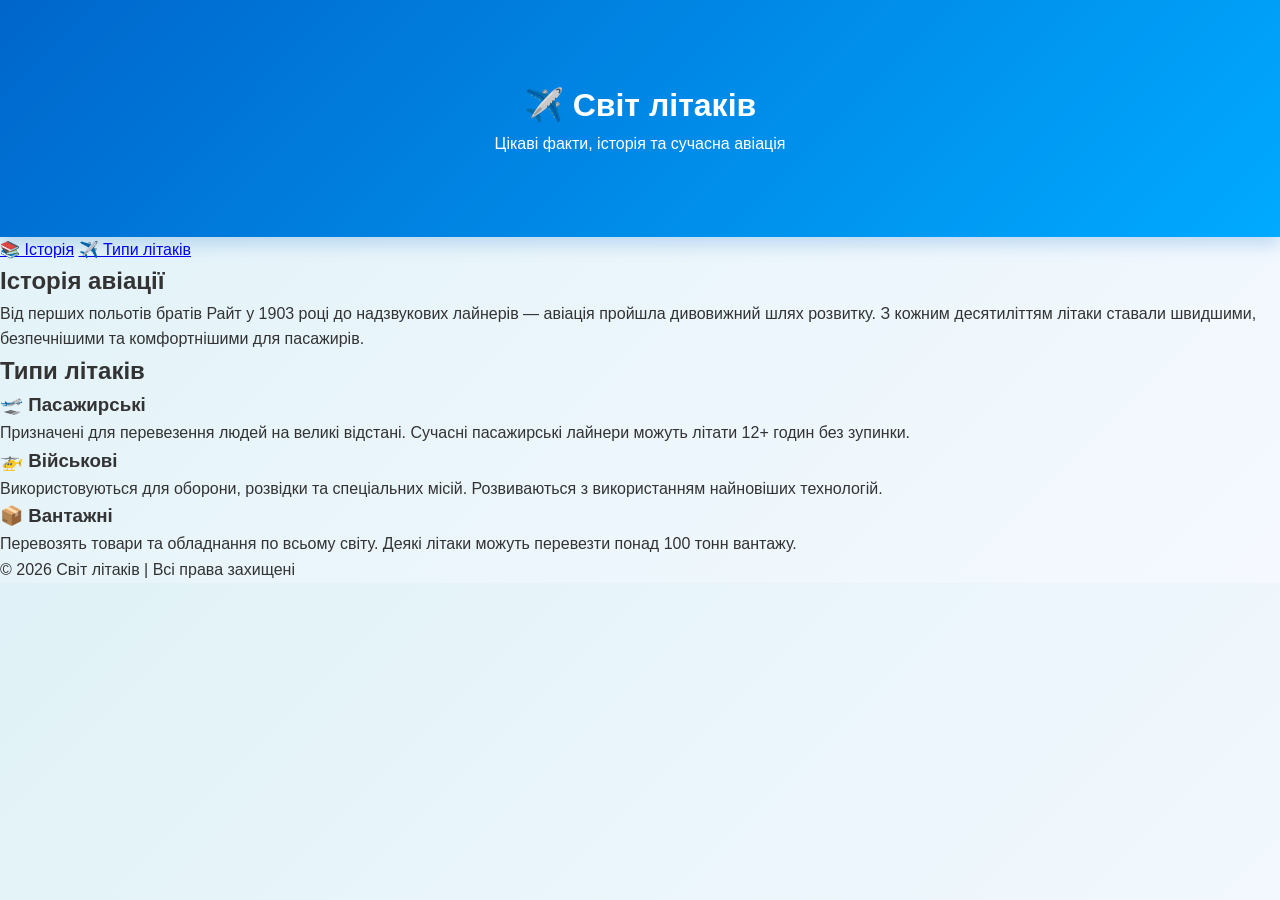
==== test/index.html @ b6eb1627 "Remove facts section from the page" ====
<!DOCTYPE html>
<html lang="uk">
<head>
    <meta charset="UTF-8">
    <meta name="viewport" content="width=device-width, initial-scale=1.0">
    <title>Світ літаків - Авіація & Факти</title>

    <style>
        * {
            margin: 0;
            padding: 0;
            box-sizing: border-box;
        }

        body {
            font-family: 'Segoe UI', Tahoma, Geneva, Verdana, sans-serif;
            background: linear-gradient(135deg, #e0f2f7 0%, #f5f9ff 100%);
            color: #333;
            line-height: 1.6;
        }

        header {
            background: linear-gradient(135deg, #0066cc 0%, #00aaff 100%);
            color: white;
            text-align: center;
            padding: 80px 20px;
            position: relative;
            overflow: hidden;
            box-shadow: 0 8px 16px rgba(0,102,204,0.2);
        }

        header::before {
            content: '';
            position: absolute;
            top: 0;
            left: 0;
            right: 0;
            bottom: 0;
            background: url('data:image/svg+xml,<svg xmlns="http://www.w3.org/2000/svg" viewBox="0 0 100 100"><circle cx="20" cy="20" r="3" fill="rgba(255,255,255,0.1)"/><circle cx="80" cy="30" r="4" [...]
            opacity: 0.5;
        }

        header h1 {
            font-size: 3em;
            margin-bottom: 10px;
            position: relative;
            z-index: 1;
            text-shadow: 2px 2px 4px rgba(0,0,0,0.2);
        }

        header p {
            font-size: 1.3em;
            position: relative;
            z-index: 1;
            opacity: 0.95;
        }

        nav {
            background-color: #003366;
            padding: 15px;
            text-align: center;
            box-shadow: 0 4px 6px rgba(0,0,0,0.1);
            position: sticky;
            top: 0;
            z-index: 100;
        }

        nav a {
            color: white;
            text-decoration: none;
            margin: 0 25px;
            font-weight: 600;
            font-size: 1.1em;
            transition: all 0.3s ease;
            display: inline-block;
            padding: 8px 15px;
            border-radius: 5px;
        }

        nav a:hover {
            background-color: rgba(255,255,255,0.2);
            transform: translateY(-2px);
        }

        section {
            max-width: 1100px;
            margin: 50px auto;
            padding: 40px 20px;
        }

        section h2 {
            font-size: 2.5em;
            color: #0066cc;
            margin-bottom: 30px;
            text-align: center;
            position: relative;
            padding-bottom: 15px;
        }

        section h2::after {
            content: '';
            position: absolute;
            bottom: 0;
            left: 50%;
            transform: translateX(-50%);
            width: 60px;
            height: 4px;
            background: linear-gradient(90deg, #0066cc, #00aaff);
            border-radius: 2px;
        }

        .card-container {
            display: grid;
            grid-template-columns: repeat(auto-fit, minmax(280px, 1fr));
            gap: 25px;
            margin-top: 35px;
        }

        .card {
            background: white;
            border-radius: 15px;
            padding: 30px;
            box-shadow: 0 5px 15px rgba(0,102,204,0.1);
            transition: all 0.3s cubic-bezier(0.4, 0, 0.2, 1);
            border-left: 5px solid #0066cc;
        }

        .card:hover {
            transform: translateY(-10px);
            box-shadow: 0 15px 30px rgba(0,102,204,0.2);
        }

        .card h3 {
            color: #0066cc;
            font-size: 1.6em;
            margin-bottom: 12px;
        }

        .card p {
            color: #666;
            font-size: 1em;
            line-height: 1.8;
        }

        #history {
            background: white;
            border-radius: 15px;
            box-shadow: 0 5px 15px rgba(0,0,0,0.05);
        }

        #history p {
            font-size: 1.1em;
            color: #555;
            text-align: center;
            max-width: 800px;
            margin: 0 auto;
            line-height: 1.8;
        }

        #facts {
            background: white;
            border-radius: 15px;
            box-shadow: 0 5px 15px rgba(0,0,0,0.05);
        }

        #facts ul {
            list-style: none;
            max-width: 800px;
            margin: 0 auto;
        }

        #facts li {
            padding: 15px 20px;
            margin: 12px 0;
            background: #f8f9fa;
            border-left: 4px solid #00aaff;
            border-radius: 8px;
            transition: all 0.3s ease;
            font-size: 1.05em;
            color: #333;
        }

        #facts li:hover {
            background: #e8f4ff;
            transform: translateX(8px);
        }

        #facts li::before {
            content: '✈️ ';
            margin-right: 8px;
            font-weight: bold;
        }

        footer {
            background: linear-gradient(135deg, #003366 0%, #004d99 100%);
            color: white;
            text-align: center;
            padding: 30px 20px;
            margin-top: 50px;
            box-shadow: 0 -4px 6px rgba(0,0,0,0.1);
        }

        footer p {
            font-size: 1em;
            opacity: 0.9;
        }

        /* Адаптивність */
        @media (max-width: 768px) {
            header h1 {
                font-size: 2em;
            }

            header p {
                font-size: 1.1em;
            }

            nav a {
                display: block;
                margin: 8px 0;
                padding: 10px;
            }

            section {
                padding: 25px 15px;
                margin: 30px auto;
            }

            section h2 {
                font-size: 2em;
            }

            .card-container {
                grid-template-columns: 1fr;
            }
        }

        /* Анімація при завантаженні */
        @keyframes slideInUp {
            from {
                opacity: 0;
                transform: translateY(30px);
            }
            to {
                opacity: 1;
                transform: translateY(0);
            }
        }

        section {
            animation: slideInUp 0.6s ease-out;
        }
    </style>
</head>
<body>

<header>
    <h1>✈️ Світ літаків</h1>
    <p>Цікаві факти, історія та сучасна авіація</p>
</header>

<nav>
    <a href="#history">📚 Історія</a>
    <a href="#types">✈️ Типи літаків</a>
</nav>

<section id="history">
    <h2>Історія авіації</h2>
    <p>
        Від перших польотів братів Райт у 1903 році до надзвукових лайнерів —
        авіація пройшла дивовижний шлях розвитку. З кожним десятиліттям літаки 
        ставали швидшими, безпечнішими та комфортнішими для пасажирів.
    </p>
</section>

<section id="types">
    <h2>Типи літаків</h2>

    <div class="card-container">
        <div class="card">
            <h3>🛫 Пасажирські</h3>
            <p>Призначені для перевезення людей на великі відстані. Сучасні пасажирські лайнери можуть літати 12+ годин без зупинки.</p>
        </div>

        <div class="card">
            <h3>🚁 Військові</h3>
            <p>Використовуються для оборони, розвідки та спеціальних місій. Розвиваються з використанням найновіших технологій.</p>
        </div>

        <div class="card">
            <h3>📦 Вантажні</h3>
            <p>Перевозять товари та обладнання по всьому світу. Деякі літаки можуть перевезти понад 100 тонн вантажу.</p>
        </div>
    </div>
</section>

<footer>
    <p>© 2026 Світ літаків | Всі права захищені</p>
</footer>

</body>
</html>
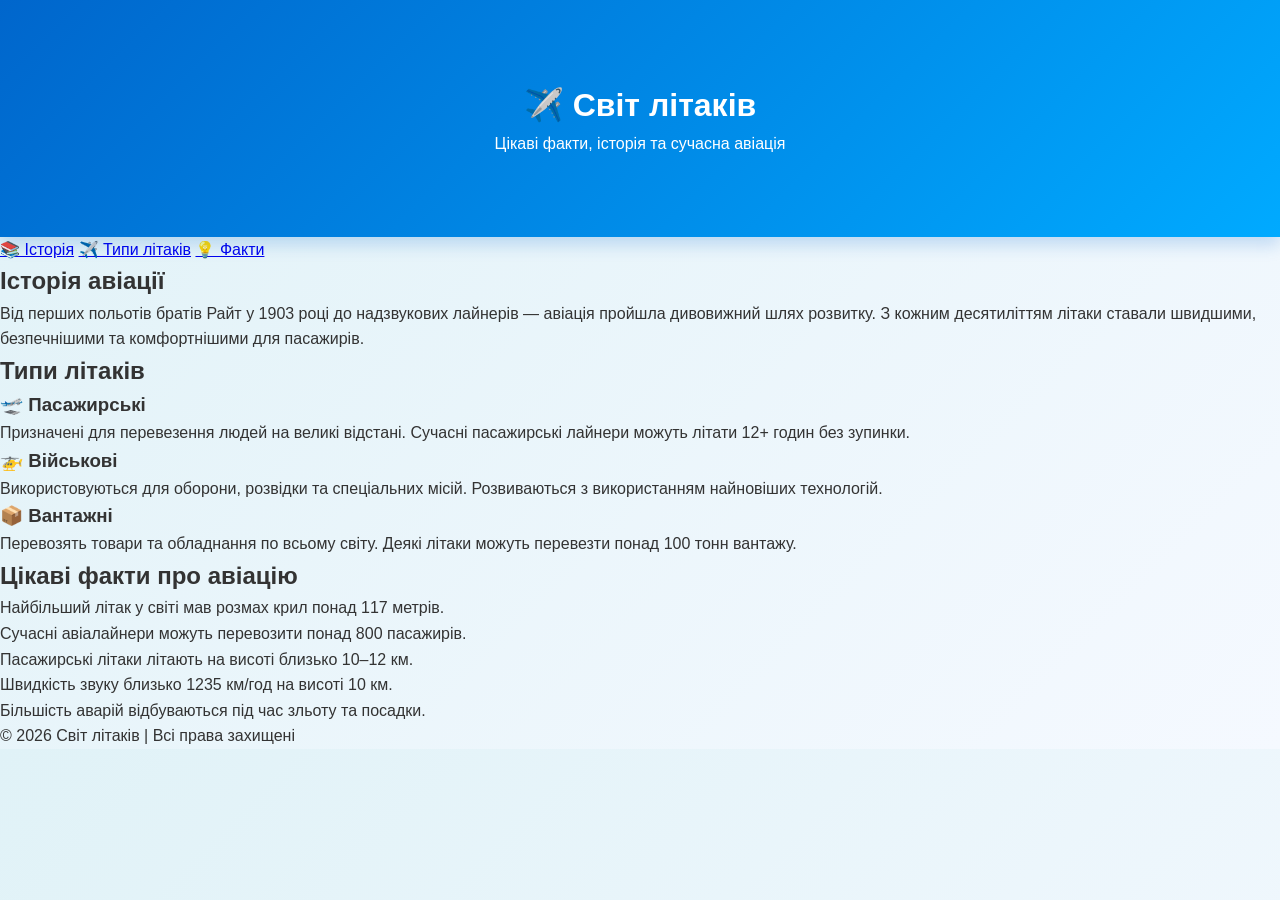
==== commit 5c077400: "Restore facts section" ====
--- a/test/index.html
+++ b/test/index.html
@@ -262,6 +262,7 @@
 <nav>
     <a href="#history">📚 Історія</a>
     <a href="#types">✈️ Типи літаків</a>
+    <a href="#facts">💡 Факти</a>
 </nav>
 
 <section id="history">
@@ -294,6 +295,17 @@
     </div>
 </section>
 
+<section id="facts">
+    <h2>Цікаві факти про авіацію</h2>
+    <ul>
+        <li>Найбільший літак у світі мав розмах крил понад 117 метрів.</li>
+        <li>Сучасні авіалайнери можуть перевозити понад 800 пасажирів.</li>
+        <li>Пасажирські літаки літають на висоті близько 10–12 км.</li>
+        <li>Швидкість звуку близько 1235 км/год на висоті 10 км.</li>
+        <li>Більшість аварій відбуваються під час зльоту та посадки.</li>
+    </ul>
+</section>
+
 <footer>
     <p>© 2026 Світ літаків | Всі права захищені</p>
 </footer>
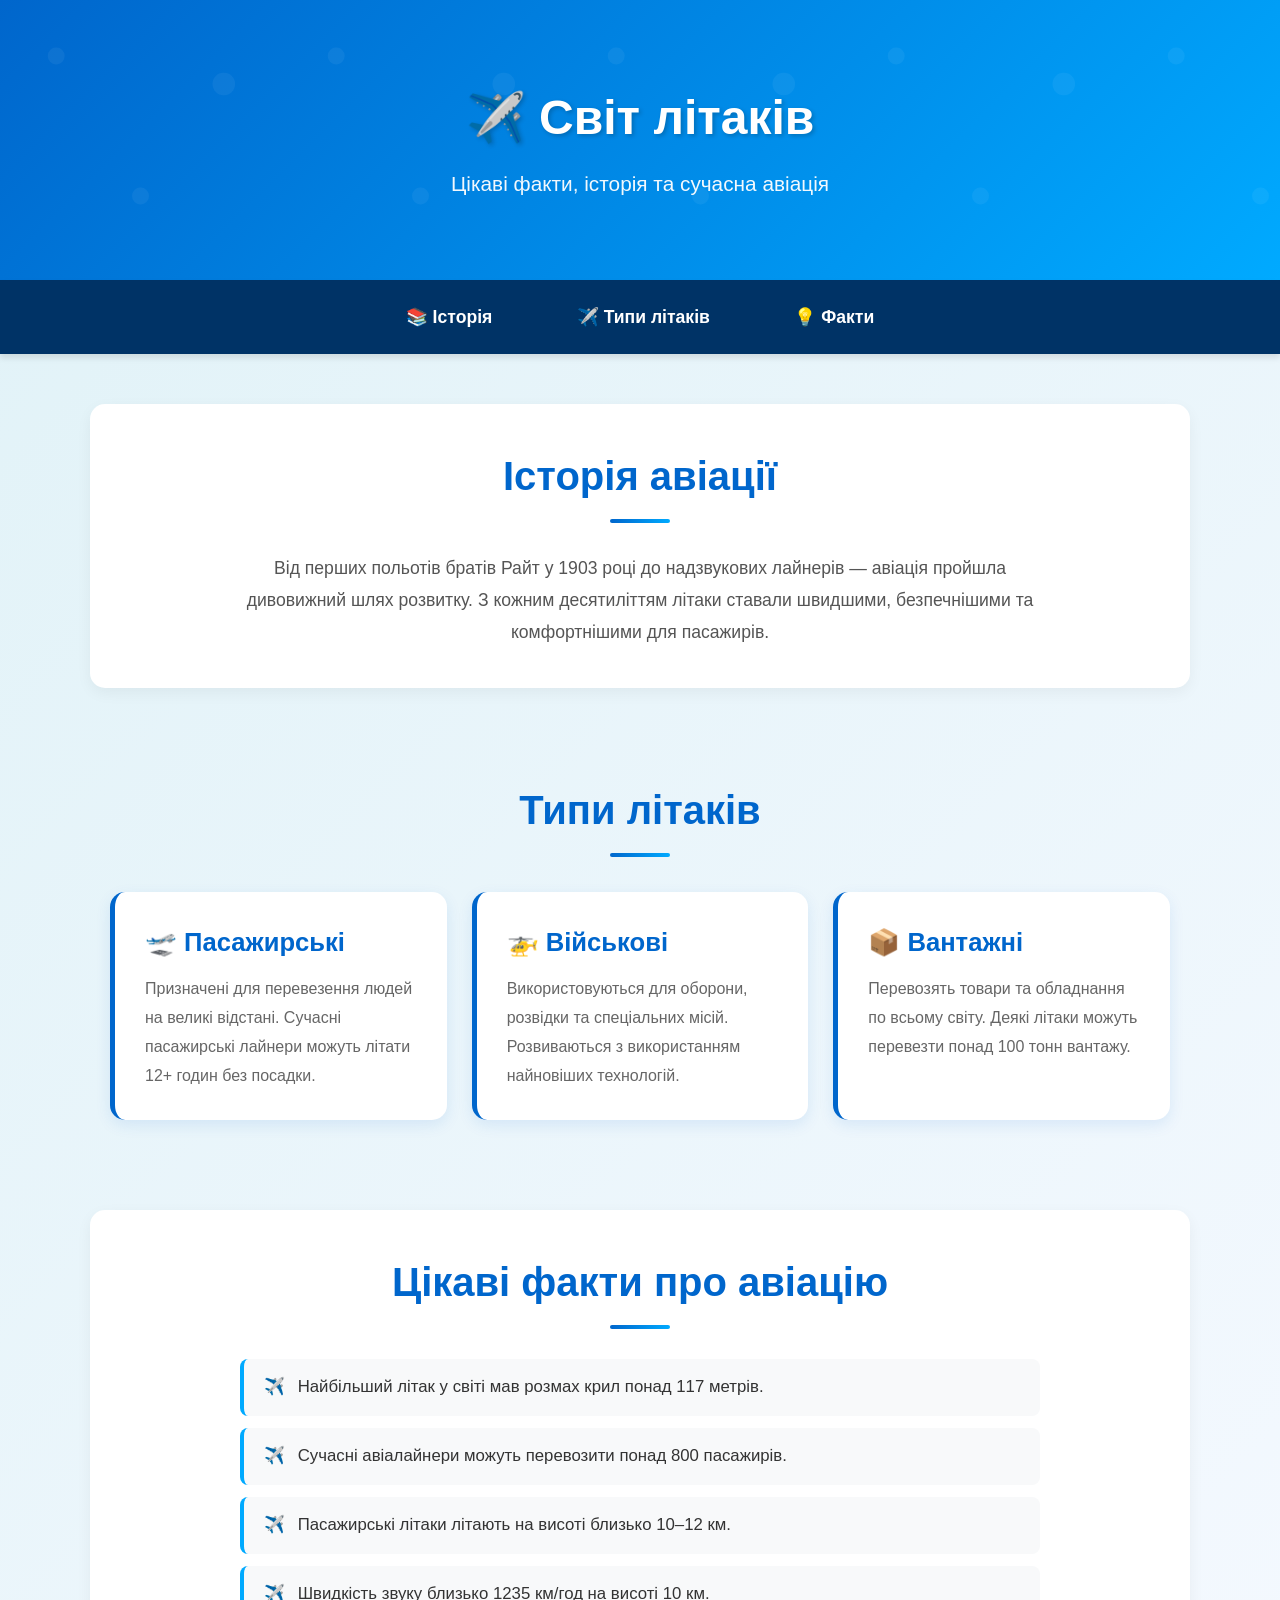
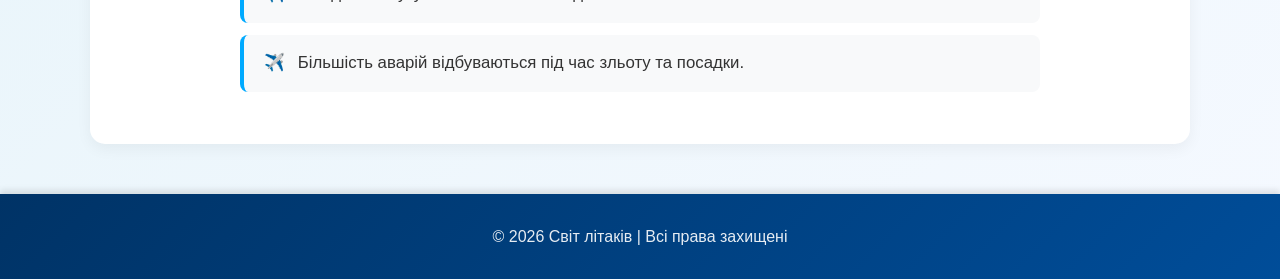
==== commit 78b3f3b2: "Fix SVG background and update passenger description" ====
--- a/test/index.html
+++ b/test/index.html
@@ -36,7 +36,7 @@
             left: 0;
             right: 0;
             bottom: 0;
-            background: url('data:image/svg+xml,<svg xmlns="http://www.w3.org/2000/svg" viewBox="0 0 100 100"><circle cx="20" cy="20" r="3" fill="rgba(255,255,255,0.1)"/><circle cx="80" cy="30" r="4" [...]
+            background: url('data:image/svg+xml,<svg xmlns="http://www.w3.org/2000/svg" viewBox="0 0 100 100"><circle cx="20" cy="20" r="3" fill="rgba(255,255,255,0.1)"/><circle cx="80" cy="30" r="4" fill="rgba(255,255,255,0.1)"/><circle cx="50" cy="70" r="3" fill="rgba(255,255,255,0.1)"/></svg>') repeat;
             opacity: 0.5;
         }
 
@@ -280,7 +280,7 @@
     <div class="card-container">
         <div class="card">
             <h3>🛫 Пасажирські</h3>
-            <p>Призначені для перевезення людей на великі відстані. Сучасні пасажирські лайнери можуть літати 12+ годин без зупинки.</p>
+            <p>Призначені для перевезення людей на великі відстані. Сучасні пасажирські лайнери можуть літати 12+ годин без посадки.</p>
         </div>
 
         <div class="card">
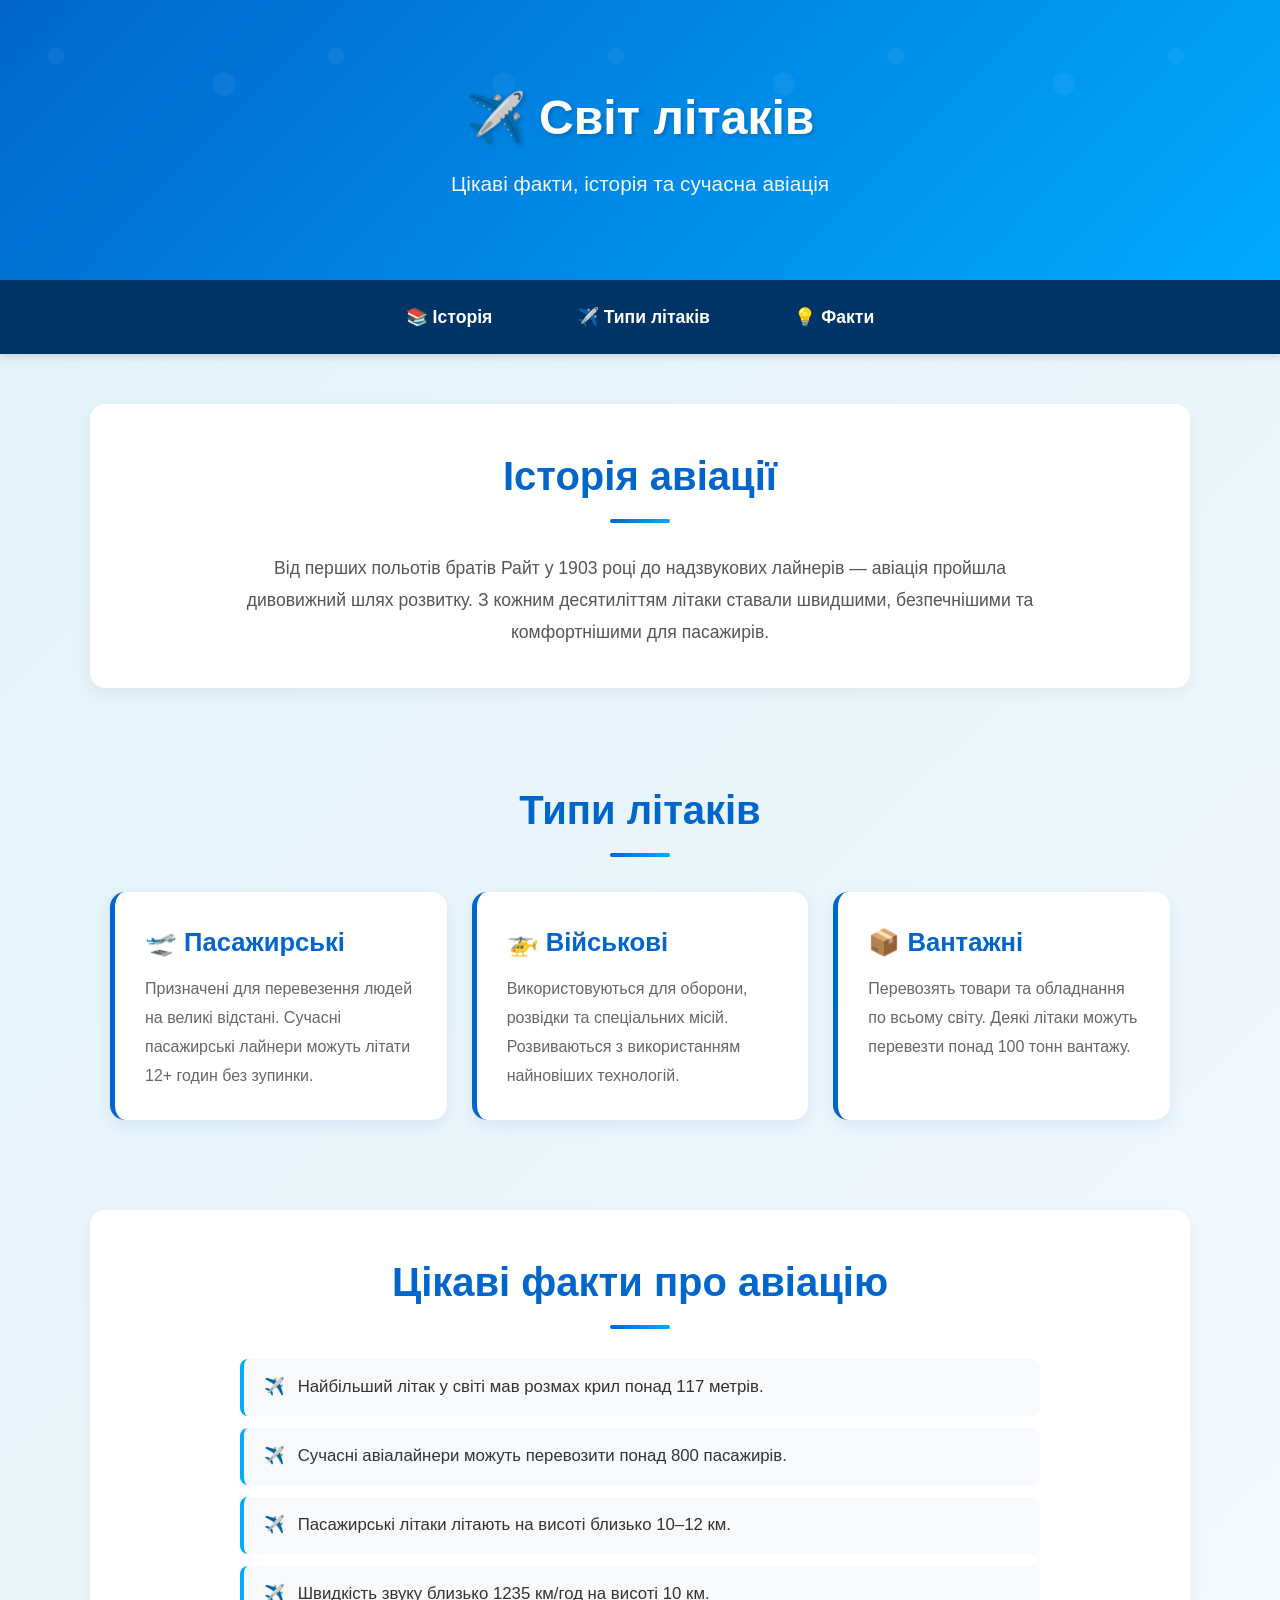
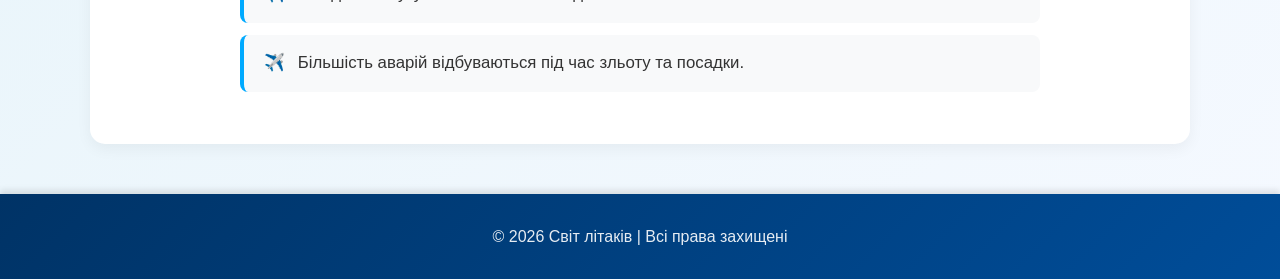
==== commit 9ec17212: "Remove inline styles and keep only link to external CSS file" ====
--- a/test/index.html
+++ b/test/index.html
@@ -4,253 +4,7 @@
     <meta charset="UTF-8">
     <meta name="viewport" content="width=device-width, initial-scale=1.0">
     <title>Світ літаків - Авіація & Факти</title>
-
-    <style>
-        * {
-            margin: 0;
-            padding: 0;
-            box-sizing: border-box;
-        }
-
-        body {
-            font-family: 'Segoe UI', Tahoma, Geneva, Verdana, sans-serif;
-            background: linear-gradient(135deg, #e0f2f7 0%, #f5f9ff 100%);
-            color: #333;
-            line-height: 1.6;
-        }
-
-        header {
-            background: linear-gradient(135deg, #0066cc 0%, #00aaff 100%);
-            color: white;
-            text-align: center;
-            padding: 80px 20px;
-            position: relative;
-            overflow: hidden;
-            box-shadow: 0 8px 16px rgba(0,102,204,0.2);
-        }
-
-        header::before {
-            content: '';
-            position: absolute;
-            top: 0;
-            left: 0;
-            right: 0;
-            bottom: 0;
-            background: url('data:image/svg+xml,<svg xmlns="http://www.w3.org/2000/svg" viewBox="0 0 100 100"><circle cx="20" cy="20" r="3" fill="rgba(255,255,255,0.1)"/><circle cx="80" cy="30" r="4" fill="rgba(255,255,255,0.1)"/><circle cx="50" cy="70" r="3" fill="rgba(255,255,255,0.1)"/></svg>') repeat;
-            opacity: 0.5;
-        }
-
-        header h1 {
-            font-size: 3em;
-            margin-bottom: 10px;
-            position: relative;
-            z-index: 1;
-            text-shadow: 2px 2px 4px rgba(0,0,0,0.2);
-        }
-
-        header p {
-            font-size: 1.3em;
-            position: relative;
-            z-index: 1;
-            opacity: 0.95;
-        }
-
-        nav {
-            background-color: #003366;
-            padding: 15px;
-            text-align: center;
-            box-shadow: 0 4px 6px rgba(0,0,0,0.1);
-            position: sticky;
-            top: 0;
-            z-index: 100;
-        }
-
-        nav a {
-            color: white;
-            text-decoration: none;
-            margin: 0 25px;
-            font-weight: 600;
-            font-size: 1.1em;
-            transition: all 0.3s ease;
-            display: inline-block;
-            padding: 8px 15px;
-            border-radius: 5px;
-        }
-
-        nav a:hover {
-            background-color: rgba(255,255,255,0.2);
-            transform: translateY(-2px);
-        }
-
-        section {
-            max-width: 1100px;
-            margin: 50px auto;
-            padding: 40px 20px;
-        }
-
-        section h2 {
-            font-size: 2.5em;
-            color: #0066cc;
-            margin-bottom: 30px;
-            text-align: center;
-            position: relative;
-            padding-bottom: 15px;
-        }
-
-        section h2::after {
-            content: '';
-            position: absolute;
-            bottom: 0;
-            left: 50%;
-            transform: translateX(-50%);
-            width: 60px;
-            height: 4px;
-            background: linear-gradient(90deg, #0066cc, #00aaff);
-            border-radius: 2px;
-        }
-
-        .card-container {
-            display: grid;
-            grid-template-columns: repeat(auto-fit, minmax(280px, 1fr));
-            gap: 25px;
-            margin-top: 35px;
-        }
-
-        .card {
-            background: white;
-            border-radius: 15px;
-            padding: 30px;
-            box-shadow: 0 5px 15px rgba(0,102,204,0.1);
-            transition: all 0.3s cubic-bezier(0.4, 0, 0.2, 1);
-            border-left: 5px solid #0066cc;
-        }
-
-        .card:hover {
-            transform: translateY(-10px);
-            box-shadow: 0 15px 30px rgba(0,102,204,0.2);
-        }
-
-        .card h3 {
-            color: #0066cc;
-            font-size: 1.6em;
-            margin-bottom: 12px;
-        }
-
-        .card p {
-            color: #666;
-            font-size: 1em;
-            line-height: 1.8;
-        }
-
-        #history {
-            background: white;
-            border-radius: 15px;
-            box-shadow: 0 5px 15px rgba(0,0,0,0.05);
-        }
-
-        #history p {
-            font-size: 1.1em;
-            color: #555;
-            text-align: center;
-            max-width: 800px;
-            margin: 0 auto;
-            line-height: 1.8;
-        }
-
-        #facts {
-            background: white;
-            border-radius: 15px;
-            box-shadow: 0 5px 15px rgba(0,0,0,0.05);
-        }
-
-        #facts ul {
-            list-style: none;
-            max-width: 800px;
-            margin: 0 auto;
-        }
-
-        #facts li {
-            padding: 15px 20px;
-            margin: 12px 0;
-            background: #f8f9fa;
-            border-left: 4px solid #00aaff;
-            border-radius: 8px;
-            transition: all 0.3s ease;
-            font-size: 1.05em;
-            color: #333;
-        }
-
-        #facts li:hover {
-            background: #e8f4ff;
-            transform: translateX(8px);
-        }
-
-        #facts li::before {
-            content: '✈️ ';
-            margin-right: 8px;
-            font-weight: bold;
-        }
-
-        footer {
-            background: linear-gradient(135deg, #003366 0%, #004d99 100%);
-            color: white;
-            text-align: center;
-            padding: 30px 20px;
-            margin-top: 50px;
-            box-shadow: 0 -4px 6px rgba(0,0,0,0.1);
-        }
-
-        footer p {
-            font-size: 1em;
-            opacity: 0.9;
-        }
-
-        /* Адаптивність */
-        @media (max-width: 768px) {
-            header h1 {
-                font-size: 2em;
-            }
-
-            header p {
-                font-size: 1.1em;
-            }
-
-            nav a {
-                display: block;
-                margin: 8px 0;
-                padding: 10px;
-            }
-
-            section {
-                padding: 25px 15px;
-                margin: 30px auto;
-            }
-
-            section h2 {
-                font-size: 2em;
-            }
-
-            .card-container {
-                grid-template-columns: 1fr;
-            }
-        }
-
-        /* Анімація при завантаженні */
-        @keyframes slideInUp {
-            from {
-                opacity: 0;
-                transform: translateY(30px);
-            }
-            to {
-                opacity: 1;
-                transform: translateY(0);
-            }
-        }
-
-        section {
-            animation: slideInUp 0.6s ease-out;
-        }
-    </style>
+    <link rel="stylesheet" href="styles.css">
 </head>
 <body>
 
@@ -280,7 +34,7 @@
     <div class="card-container">
         <div class="card">
             <h3>🛫 Пасажирські</h3>
-            <p>Призначені для перевезення людей на великі відстані. Сучасні пасажирські лайнери можуть літати 12+ годин без посадки.</p>
+            <p>Призначені для перевезення людей на великі відстані. Сучасні пасажирські лайнери можуть літати 12+ годин без зупинки.</p>
         </div>
 
         <div class="card">
--- a/test/styles.css
+++ b/test/styles.css
@@ -0,0 +1,241 @@
+* {
+    margin: 0;
+    padding: 0;
+    box-sizing: border-box;
+}
+
+body {
+    font-family: 'Segoe UI', Tahoma, Geneva, Verdana, sans-serif;
+    background: linear-gradient(135deg, #e0f2f7 0%, #f5f9ff 100%);
+    color: #333;
+    line-height: 1.6;
+}
+
+header {
+    background: linear-gradient(135deg, #0066cc 0%, #00aaff 100%);
+    color: white;
+    text-align: center;
+    padding: 80px 20px;
+    position: relative;
+    overflow: hidden;
+    box-shadow: 0 8px 16px rgba(0,102,204,0.2);
+}
+
+header::before {
+    content: '';
+    position: absolute;
+    top: 0;
+    left: 0;
+    right: 0;
+    bottom: 0;
+    background: url('data:image/svg+xml,<svg xmlns="http://www.w3.org/2000/svg" viewBox="0 0 100 100"><circle cx="20" cy="20" r="3" fill="rgba(255,255,255,0.1)"/><circle cx="80" cy="30" r="4" fill="rgba(255,255,255,0.1)"/></svg>');
+    opacity: 0.5;
+}
+
+header h1 {
+    font-size: 3em;
+    margin-bottom: 10px;
+    position: relative;
+    z-index: 1;
+    text-shadow: 2px 2px 4px rgba(0,0,0,0.2);
+}
+
+header p {
+    font-size: 1.3em;
+    position: relative;
+    z-index: 1;
+    opacity: 0.95;
+}
+
+nav {
+    background-color: #003366;
+    padding: 15px;
+    text-align: center;
+    box-shadow: 0 4px 6px rgba(0,0,0,0.1);
+    position: sticky;
+    top: 0;
+    z-index: 100;
+}
+
+nav a {
+    color: white;
+    text-decoration: none;
+    margin: 0 25px;
+    font-weight: 600;
+    font-size: 1.1em;
+    transition: all 0.3s ease;
+    display: inline-block;
+    padding: 8px 15px;
+    border-radius: 5px;
+}
+
+nav a:hover {
+    background-color: rgba(255,255,255,0.2);
+    transform: translateY(-2px);
+}
+
+section {
+    max-width: 1100px;
+    margin: 50px auto;
+    padding: 40px 20px;
+    animation: slideInUp 0.6s ease-out;
+}
+
+section h2 {
+    font-size: 2.5em;
+    color: #0066cc;
+    margin-bottom: 30px;
+    text-align: center;
+    position: relative;
+    padding-bottom: 15px;
+}
+
+section h2::after {
+    content: '';
+    position: absolute;
+    bottom: 0;
+    left: 50%;
+    transform: translateX(-50%);
+    width: 60px;
+    height: 4px;
+    background: linear-gradient(90deg, #0066cc, #00aaff);
+    border-radius: 2px;
+}
+
+.card-container {
+    display: grid;
+    grid-template-columns: repeat(auto-fit, minmax(280px, 1fr));
+    gap: 25px;
+    margin-top: 35px;
+}
+
+.card {
+    background: white;
+    border-radius: 15px;
+    padding: 30px;
+    box-shadow: 0 5px 15px rgba(0,102,204,0.1);
+    transition: all 0.3s cubic-bezier(0.4, 0, 0.2, 1);
+    border-left: 5px solid #0066cc;
+}
+
+.card:hover {
+    transform: translateY(-10px);
+    box-shadow: 0 15px 30px rgba(0,102,204,0.2);
+}
+
+.card h3 {
+    color: #0066cc;
+    font-size: 1.6em;
+    margin-bottom: 12px;
+}
+
+.card p {
+    color: #666;
+    font-size: 1em;
+    line-height: 1.8;
+}
+
+#history {
+    background: white;
+    border-radius: 15px;
+    box-shadow: 0 5px 15px rgba(0,0,0,0.05);
+}
+
+#history p {
+    font-size: 1.1em;
+    color: #555;
+    text-align: center;
+    max-width: 800px;
+    margin: 0 auto;
+    line-height: 1.8;
+}
+
+#facts {
+    background: white;
+    border-radius: 15px;
+    box-shadow: 0 5px 15px rgba(0,0,0,0.05);
+}
+
+#facts ul {
+    list-style: none;
+    max-width: 800px;
+    margin: 0 auto;
+}
+
+#facts li {
+    padding: 15px 20px;
+    margin: 12px 0;
+    background: #f8f9fa;
+    border-left: 4px solid #00aaff;
+    border-radius: 8px;
+    transition: all 0.3s ease;
+    font-size: 1.05em;
+    color: #333;
+}
+
+#facts li:hover {
+    background: #e8f4ff;
+    transform: translateX(8px);
+}
+
+#facts li::before {
+    content: '✈️ ';
+    margin-right: 8px;
+    font-weight: bold;
+}
+
+footer {
+    background: linear-gradient(135deg, #003366 0%, #004d99 100%);
+    color: white;
+    text-align: center;
+    padding: 30px 20px;
+    margin-top: 50px;
+    box-shadow: 0 -4px 6px rgba(0,0,0,0.1);
+}
+
+footer p {
+    font-size: 1em;
+    opacity: 0.9;
+}
+
+/* Анімація при завантаженні */
+@keyframes slideInUp {
+    from {
+        opacity: 0;
+        transform: translateY(30px);
+    }
+    to {
+        opacity: 1;
+        transform: translateY(0);
+    }
+}
+
+/* Адаптивність */
+@media (max-width: 768px) {
+    header h1 {
+        font-size: 2em;
+    }
+
+    header p {
+        font-size: 1.1em;
+    }
+
+    nav a {
+        display: block;
+        margin: 8px 0;
+        padding: 10px;
+    }
+
+    section {
+        padding: 25px 15px;
+        margin: 30px auto;
+    }
+
+    section h2 {
+        font-size: 2em;
+    }
+
+    .card-container {
+        grid-template-columns: 1fr;
+    }
+}
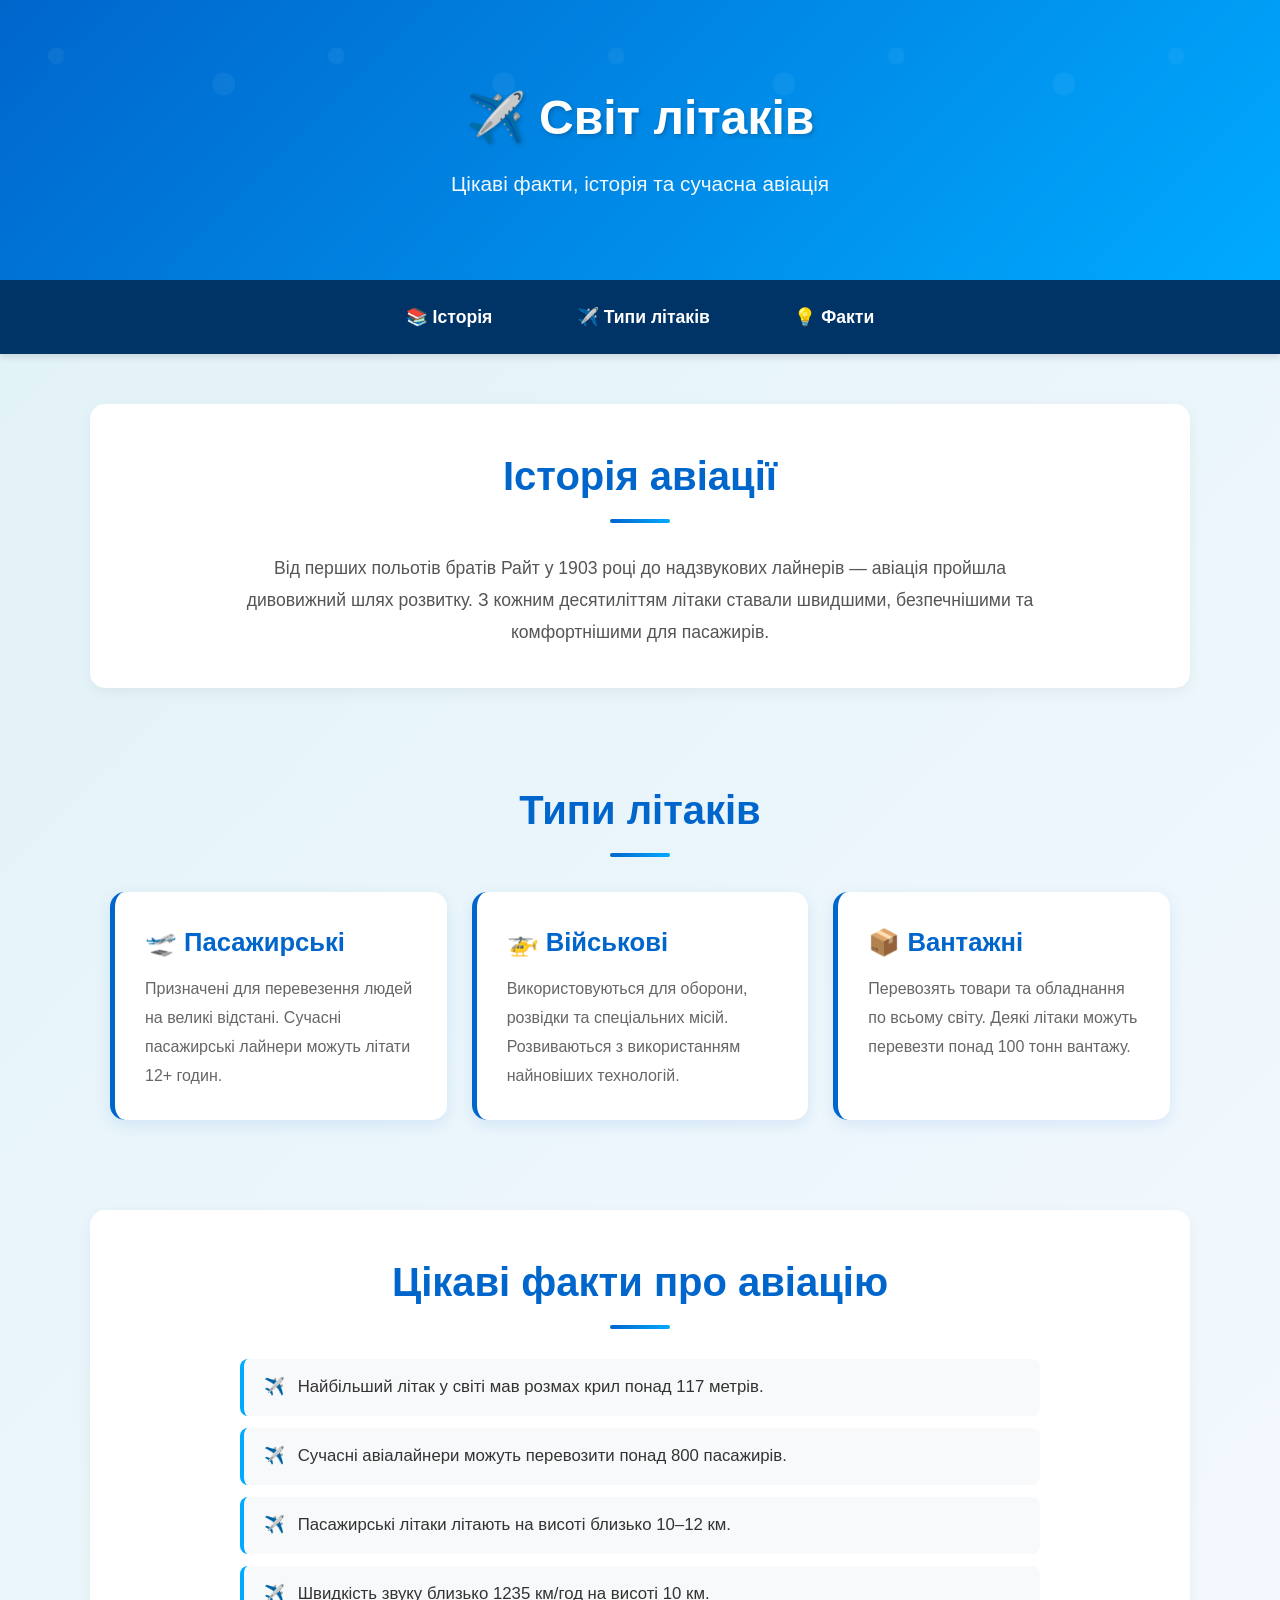
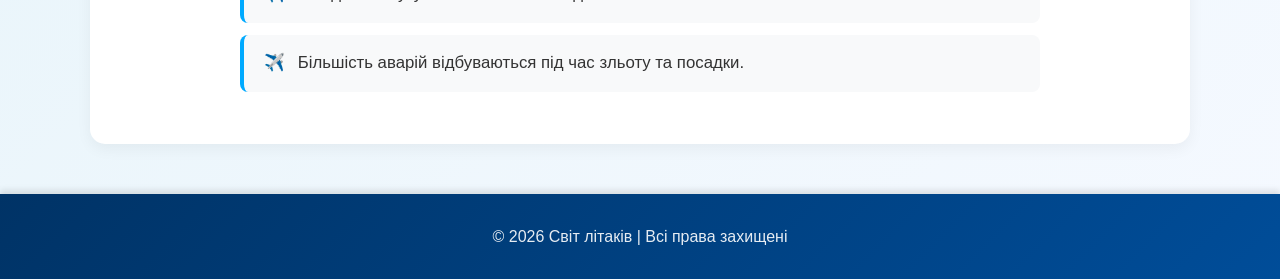
==== commit e1925c87: "Make passenger aircraft card clickable and link to index.html" ====
--- a/test/index.html
+++ b/test/index.html
@@ -32,10 +32,12 @@
     <h2>Типи літаків</h2>
 
     <div class="card-container">
-        <div class="card">
-            <h3>🛫 Пасажирські</h3>
-            <p>Призначені для перевезення людей на великі відстані. Сучасні пасажирські лайнери можуть літати 12+ годин без зупинки.</p>
-        </div>
+        <a href="index.html" style="text-decoration: none;">
+            <div class="card">
+                <h3>🛫 Пасажирські</h3>
+                <p>Призначені для перевезення людей на великі відстані. Сучасні пасажирські лайнери можуть літати 12+ годин.</p>
+            </div>
+        </a>
 
         <div class="card">
             <h3>🚁 Військові</h3>
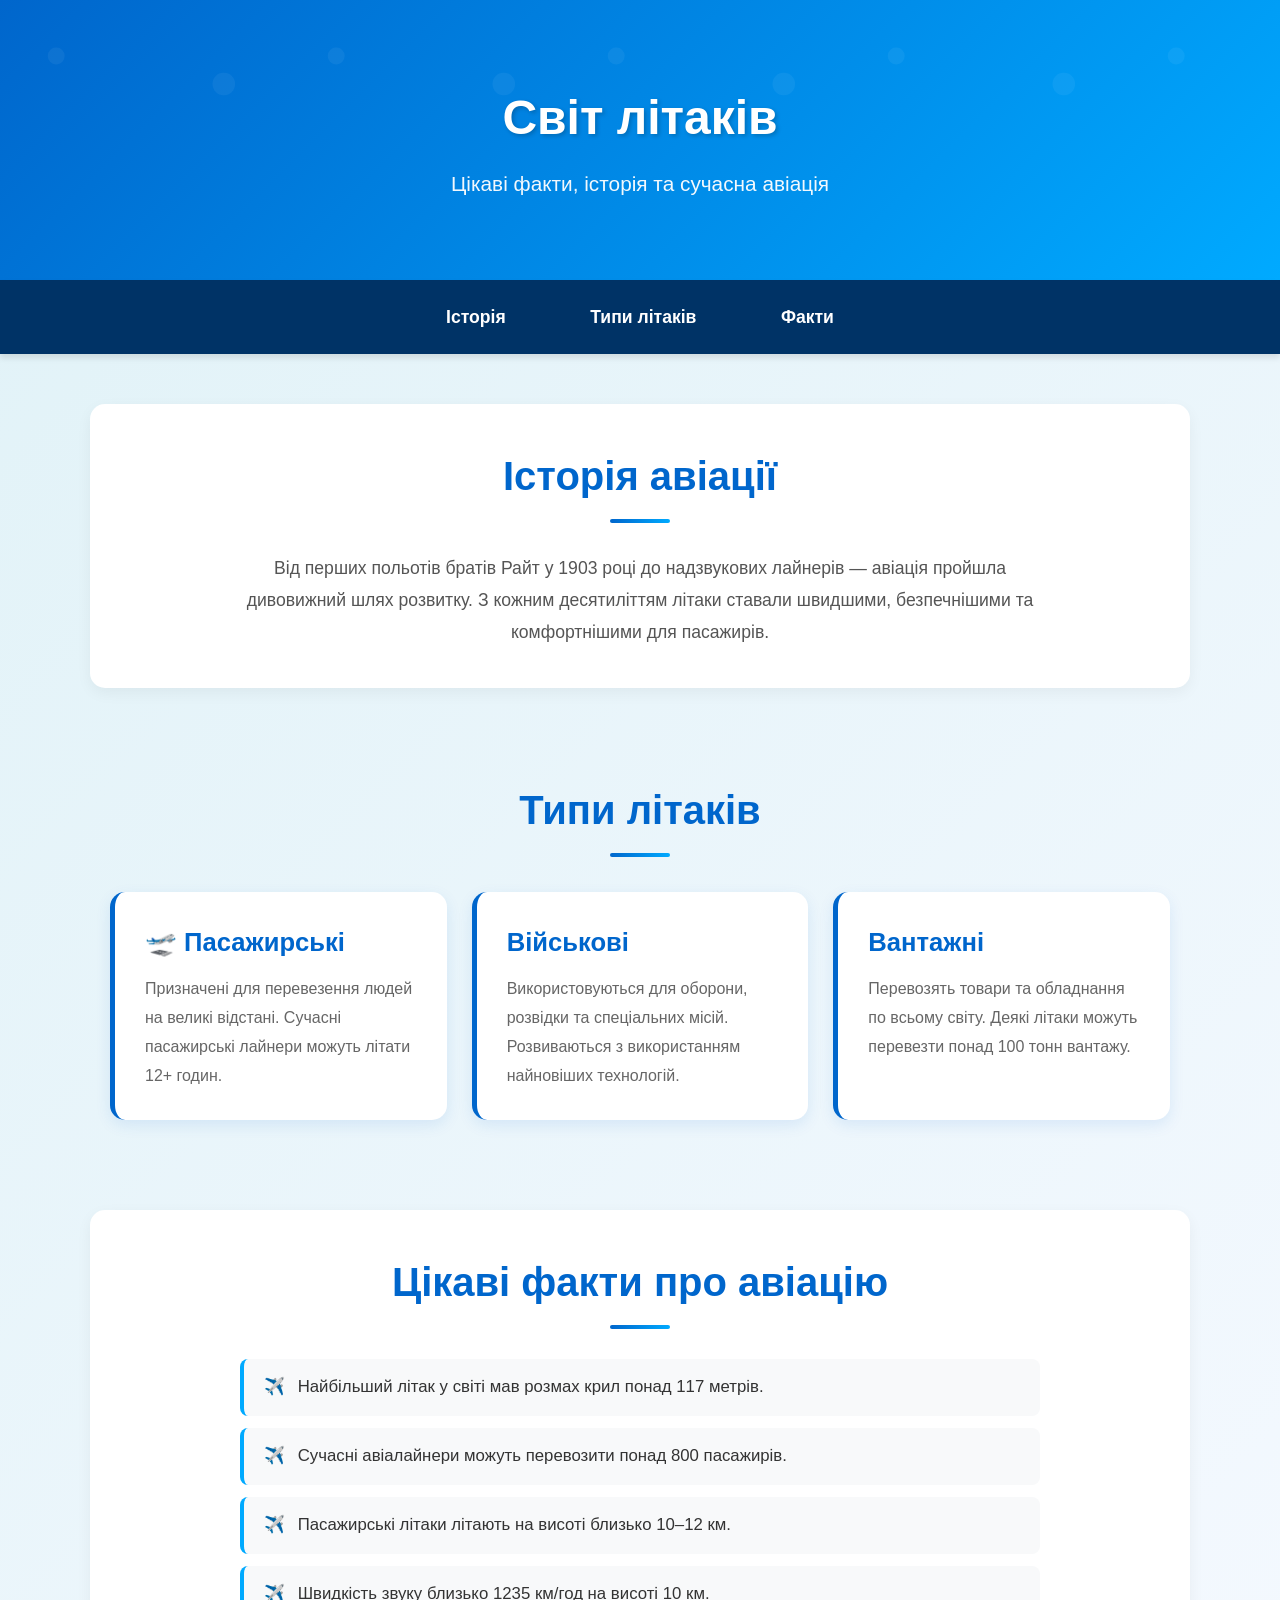
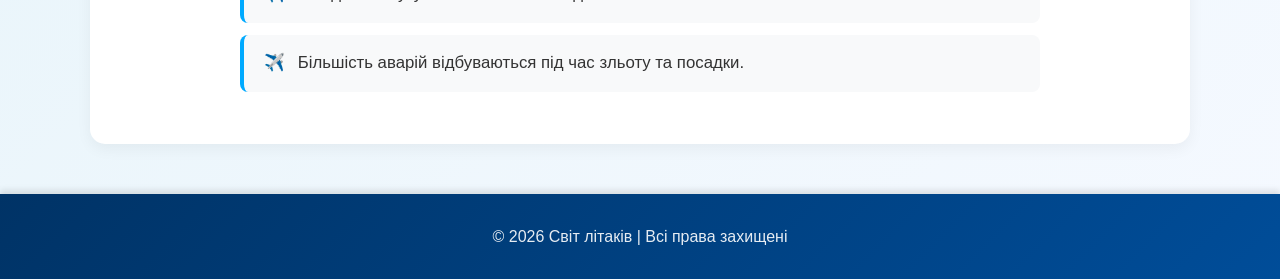
==== commit 139a8606: "Remove emojis from index.html headings and links" ====
--- a/test/index.html
+++ b/test/index.html
@@ -9,14 +9,14 @@
 <body>
 
 <header>
-    <h1>✈️ Світ літаків</h1>
+    <h1> Світ літаків</h1>
     <p>Цікаві факти, історія та сучасна авіація</p>
 </header>
 
 <nav>
-    <a href="#history">📚 Історія</a>
-    <a href="#types">✈️ Типи літаків</a>
-    <a href="#facts">💡 Факти</a>
+    <a href="#history"> Історія</a>
+    <a href="#types"> Типи літаків</a>
+    <a href="#facts"> Факти</a>
 </nav>
 
 <section id="history">
@@ -32,7 +32,7 @@
     <h2>Типи літаків</h2>
 
     <div class="card-container">
-        <a href="index.html" style="text-decoration: none;">
+        <a href="passanger" style="text-decoration: none;">
             <div class="card">
                 <h3>🛫 Пасажирські</h3>
                 <p>Призначені для перевезення людей на великі відстані. Сучасні пасажирські лайнери можуть літати 12+ годин.</p>
@@ -40,12 +40,12 @@
         </a>
 
         <div class="card">
-            <h3>🚁 Військові</h3>
+            <h3> Військові</h3>
             <p>Використовуються для оборони, розвідки та спеціальних місій. Розвиваються з використанням найновіших технологій.</p>
         </div>
 
         <div class="card">
-            <h3>📦 Вантажні</h3>
+            <h3> Вантажні</h3>
             <p>Перевозять товари та обладнання по всьому світу. Деякі літаки можуть перевезти понад 100 тонн вантажу.</p>
         </div>
     </div>
